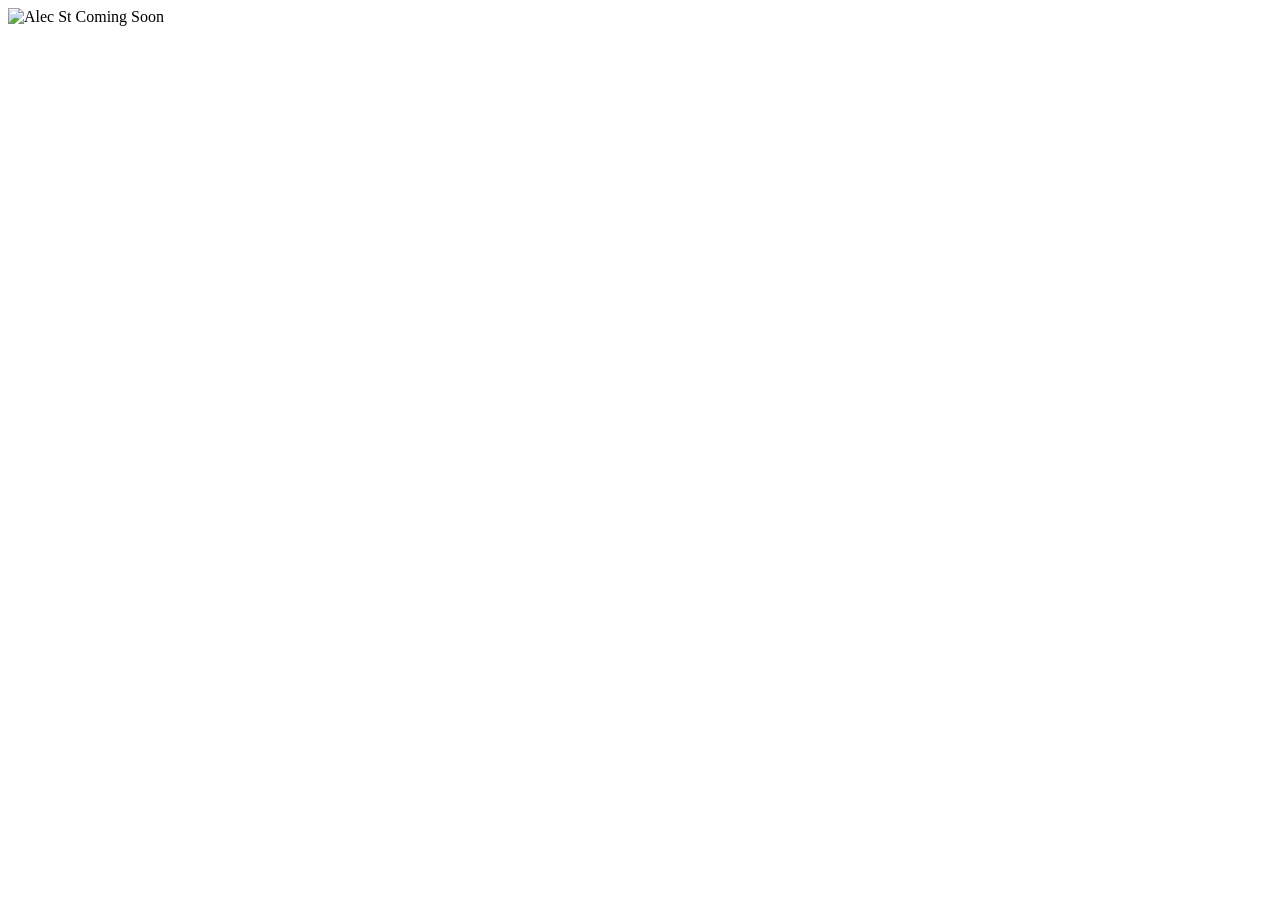
==== index.html @ 19afbd09 "Create index.html" ====
<!DOCTYPE html>
<html lang="en">
<head>
  <meta charset="UTF-8">
  <meta name="viewport" content="width=device-width, initial-scale=1.0">
  <title>ALEC.ST | COMING SOON</title>
  <link rel="stylesheet" href="css/styles.css">
</head>
<body>

  <!-- Your page content -->
  <div class="content">
    <!-- Other content goes here -->
  </div>

  <!-- Bottom centered image -->
  <div class="bottom-image">
    <img src="img/alecst.webp" alt="Alec St Coming Soon">
  </div>

</body>
</html>
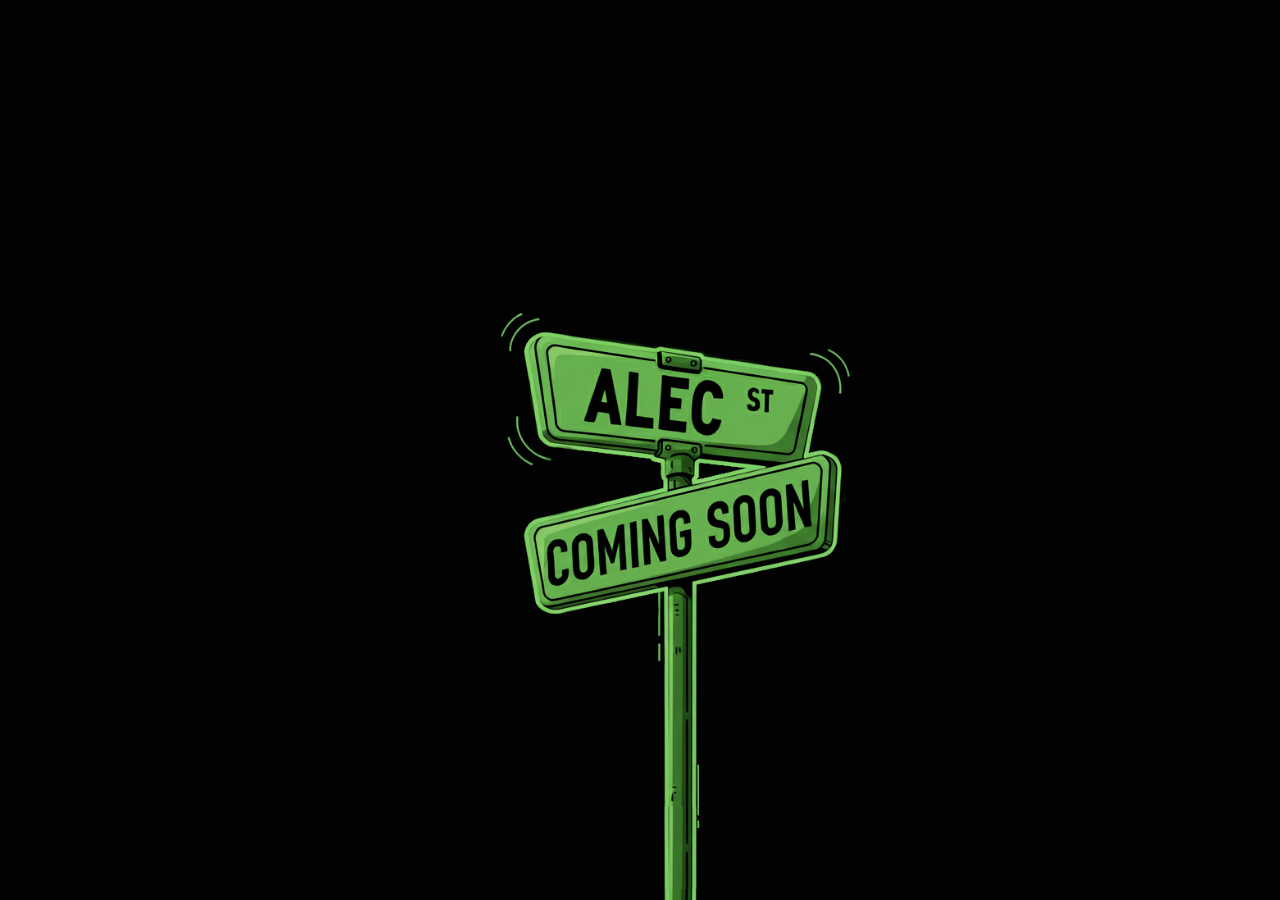
==== commit e2844e0c: "v2 changes" ====
--- a/index.html
+++ b/index.html
@@ -1,22 +1,54 @@
-<!DOCTYPE html>
-<html lang="en">
-<head>
-  <meta charset="UTF-8">
-  <meta name="viewport" content="width=device-width, initial-scale=1.0">
-  <title>ALEC.ST | COMING SOON</title>
-  <link rel="stylesheet" href="css/styles.css">
-</head>
-<body>
-
-  <!-- Your page content -->
-  <div class="content">
-    <!-- Other content goes here -->
-  </div>
-
-  <!-- Bottom centered image -->
-  <div class="bottom-image">
-    <img src="img/alecst.webp" alt="Alec St Coming Soon">
-  </div>
-
-</body>
-</html>
+<!DOCTYPE html>
+<html lang="en">
+<head>
+  <meta charset="UTF-8" />
+  <meta name="viewport" content="width=device-width, initial-scale=1.0"/>
+  <title>ALEC.ST | COMING SOON</title>
+
+  <style>
+    * {
+      margin: 0;
+      padding: 0;
+      box-sizing: border-box;
+    }
+
+    body {
+      background-color: #020202;
+      height: 100vh;
+      width: 100%;
+      overflow: hidden;
+
+      display: flex;
+      justify-content: center;
+      align-items: flex-end;
+    }
+
+    .image-wrapper {
+      width: 100%;
+      display: flex;
+      justify-content: center;
+      align-items: flex-end;
+    }
+
+    .image-wrapper img {
+      height: 60vh;   /* ✅ balanced size */
+      width: auto;
+      object-fit: contain;
+    }
+
+    /* Slightly larger on desktop, but not overwhelming */
+    @media (min-width: 1024px) {
+      .image-wrapper img {
+        height: 70vh;
+      }
+    }
+  </style>
+</head>
+<body>
+
+  <div class="image-wrapper">
+    <img src="alecST_green.png" alt="Coming Soon Sign" />
+  </div>
+
+</body>
+</html>
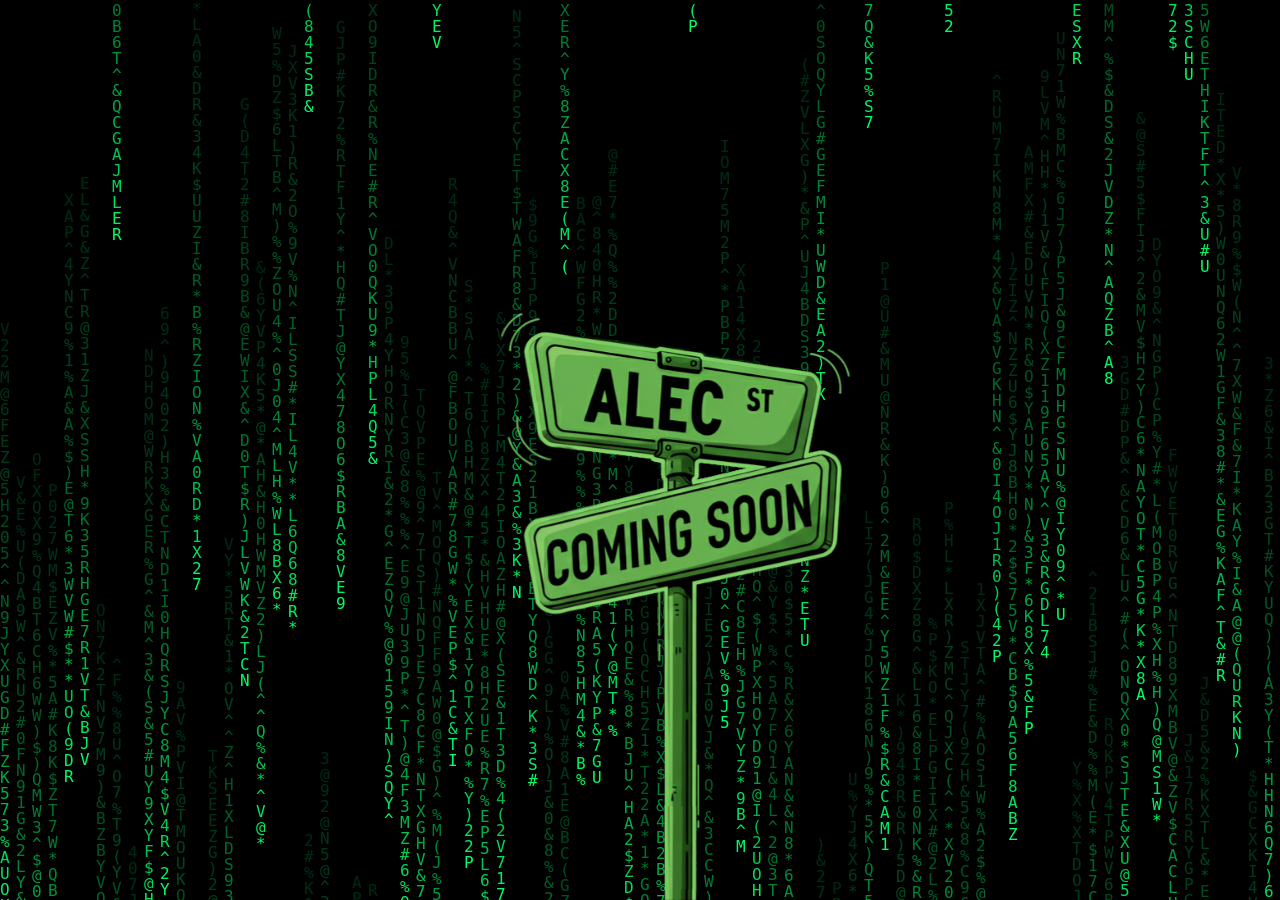
==== commit 2cd848ff: "Update index.html V3 style coming soon version." ====
--- a/index.html
+++ b/index.html
@@ -23,20 +23,29 @@
       align-items: flex-end;
     }
 
+    /* MATRIX CANVAS */
+    canvas {
+      position: fixed;
+      top: 0;
+      left: 0;
+      z-index: 0;
+    }
+
     .image-wrapper {
       width: 100%;
       display: flex;
       justify-content: center;
       align-items: flex-end;
+      position: relative;
+      z-index: 1; /* stays above matrix */
     }
 
     .image-wrapper img {
-      height: 60vh;   /* ✅ balanced size */
+      height: 60vh;
       width: auto;
       object-fit: contain;
     }
 
-    /* Slightly larger on desktop, but not overwhelming */
     @media (min-width: 1024px) {
       .image-wrapper img {
         height: 70vh;
@@ -46,9 +55,55 @@
 </head>
 <body>
 
+  <canvas id="matrix"></canvas>
+
   <div class="image-wrapper">
     <img src="alecST_green.png" alt="Coming Soon Sign" />
   </div>
 
+  <script>
+    const canvas = document.getElementById("matrix");
+    const ctx = canvas.getContext("2d");
+
+    canvas.width = window.innerWidth;
+    canvas.height = window.innerHeight;
+
+    const letters = "ABCDEFGHIJKLMNOPQRSTUVWXYZ0123456789@#$%^&*()*&^%";
+    const fontSize = 16;
+    const columns = canvas.width / fontSize;
+
+    const drops = [];
+    for (let i = 0; i < columns; i++) {
+      drops[i] = Math.random() * canvas.height;
+    }
+
+    function draw() {
+      ctx.fillStyle = "rgba(0, 0, 0, 0.05)";
+      ctx.fillRect(0, 0, canvas.width, canvas.height);
+
+      ctx.fillStyle = "#00ff66"; // MATRIX GREEN
+      ctx.font = fontSize + "px monospace";
+
+      for (let i = 0; i < drops.length; i++) {
+        const text = letters.charAt(Math.floor(Math.random() * letters.length));
+        ctx.fillText(text, i * fontSize, drops[i]);
+
+        if (drops[i] > canvas.height && Math.random() > 0.975) {
+          drops[i] = 0;
+        }
+
+        drops[i] += fontSize;
+      }
+    }
+
+    setInterval(draw, 33);
+
+    // Resize fix
+    window.addEventListener("resize", () => {
+      canvas.width = window.innerWidth;
+      canvas.height = window.innerHeight;
+    });
+  </script>
+
 </body>
-</html>+</html>
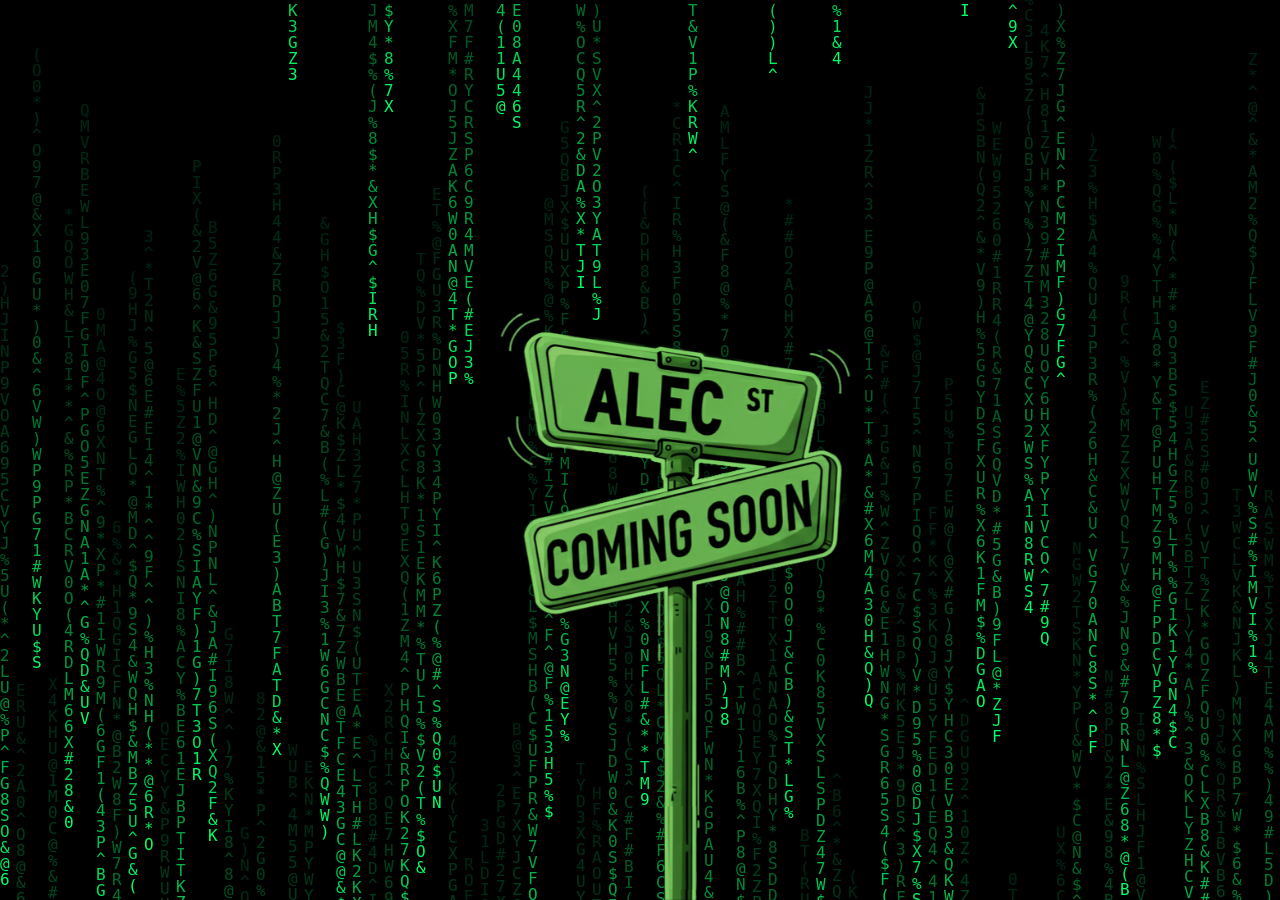
==== commit 55f1359d: "Update index.html added a temp redirect to main website after 20 seconds." ====
--- a/index.html
+++ b/index.html
@@ -3,6 +3,7 @@
 <head>
   <meta charset="UTF-8" />
   <meta name="viewport" content="width=device-width, initial-scale=1.0"/>
+  <meta http-equiv="refresh" content="20; url=https://www.alecdavis.com/">   
   <title>ALEC.ST | COMING SOON</title>
 
   <style>
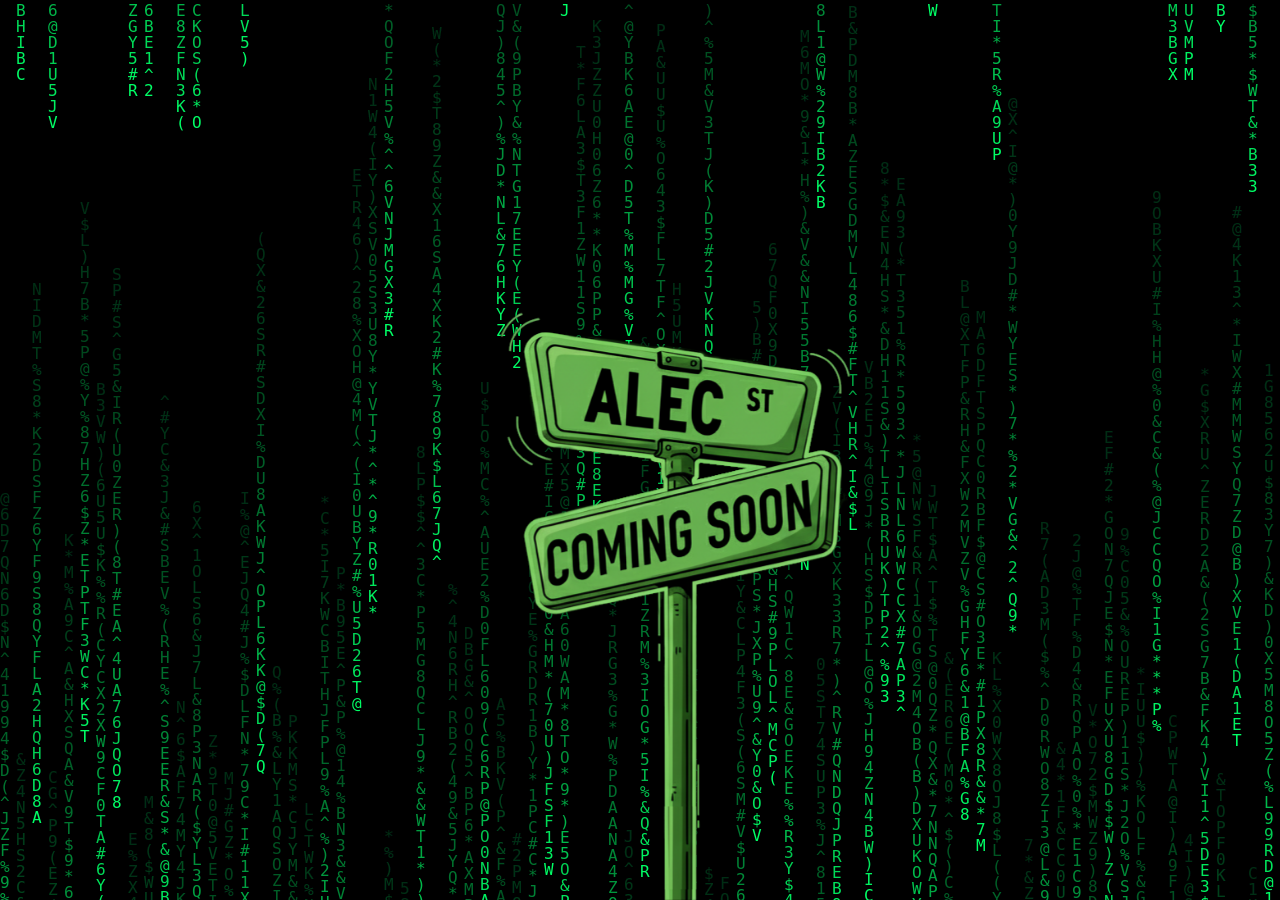
==== commit 2be9dd6a: "Update index.html Made the redirect to 20 minutes." ====
--- a/index.html
+++ b/index.html
@@ -3,7 +3,7 @@
 <head>
   <meta charset="UTF-8" />
   <meta name="viewport" content="width=device-width, initial-scale=1.0"/>
-  <meta http-equiv="refresh" content="20; url=https://www.alecdavis.com/">   
+  <meta http-equiv="refresh" content="1200; url=https://www.alecdavis.com/">   
   <title>ALEC.ST | COMING SOON</title>
 
   <style>
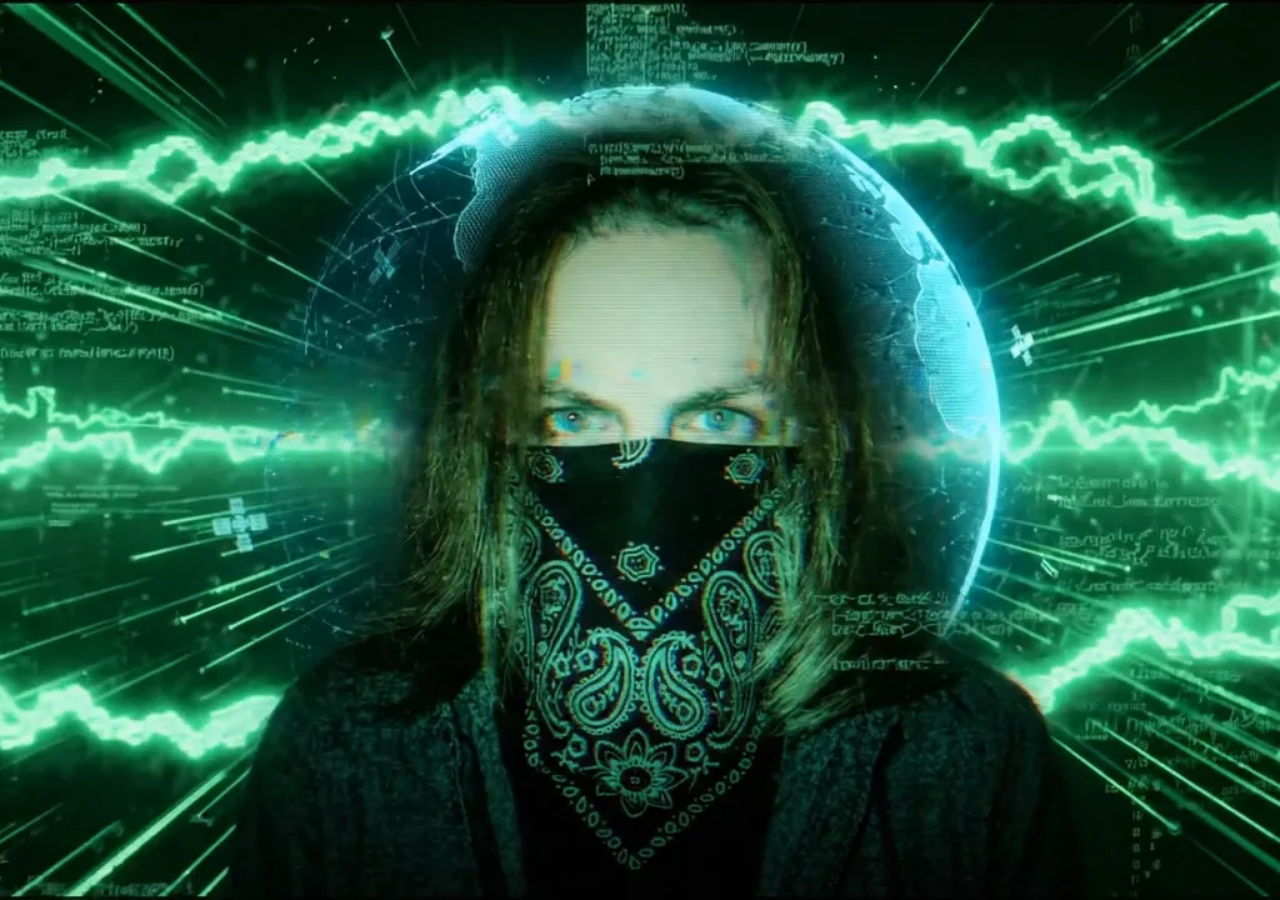
==== commit f46da19a: "Add files via upload" ====
--- a/index.html
+++ b/index.html
@@ -1,11 +1,11 @@
 <!DOCTYPE html>
 <html lang="en">
 <head>
-  <meta charset="UTF-8" />
-  <meta name="viewport" content="width=device-width, initial-scale=1.0"/>
-  <meta http-equiv="refresh" content="1200; url=https://www.alecdavis.com/">   
-  <title>ALEC.ST | COMING SOON</title>
-
+  <meta charset="UTF-8">
+  <meta name="viewport" content="width=device-width, initial-scale=1.0">
+  <!-- Redirect after 10 seconds to destination URL -->
+  <meta http-equiv="refresh" content="4;url=https://alecdavis.com">
+  <title>ALEC.ST</title>
   <style>
     * {
       margin: 0;
@@ -13,98 +13,116 @@
       box-sizing: border-box;
     }
 
-    body {
-      background-color: #020202;
-      height: 100vh;
+    html, body {
       width: 100%;
+      height: 100%;
       overflow: hidden;
-
-      display: flex;
-      justify-content: center;
-      align-items: flex-end;
+      background-color: #000;
     }
 
-    /* MATRIX CANVAS */
-    canvas {
-      position: fixed;
-      top: 0;
-      left: 0;
-      z-index: 0;
-    }
-
-    .image-wrapper {
-      width: 100%;
-      display: flex;
-      justify-content: center;
-      align-items: flex-end;
-      position: relative;
-      z-index: 1; /* stays above matrix */
-    }
-
-    .image-wrapper img {
-      height: 60vh;
-      width: auto;
-      object-fit: contain;
-    }
-
-    @media (min-width: 1024px) {
-      .image-wrapper img {
-        height: 70vh;
-      }
+    /* Mobile-optimized full-screen centered canvas */
+    #sequence-canvas {
+      position: absolute;
+      top: 50%;
+      left: 50%;
+      width: 100vw;
+      height: 100vh;
+      transform: translate(-50%, -50%);
+      object-fit: cover;
+      display: block;
     }
   </style>
 </head>
 <body>
 
-  <canvas id="matrix"></canvas>
-
-  <div class="image-wrapper">
-    <img src="alecST_green.png" alt="Coming Soon Sign" />
-  </div>
+  <canvas id="sequence-canvas"></canvas>
 
   <script>
-    const canvas = document.getElementById("matrix");
-    const ctx = canvas.getContext("2d");
+    const CONFIG = {
+      totalFrames: 192,         // frame_000000.webp to frame_000191.webp
+      paddingDigits: 6,         // 6-digit zero padding (e.g. 000000)
+      fps: 60,                  // Target 30 FPS
+      dir: './img/',            // Directory containing webp images
+      prefix: 'frame_',         // File prefix
+      ext: '.webp'              // File extension
+    };
 
-    canvas.width = window.innerWidth;
-    canvas.height = window.innerHeight;
+    const canvas = document.getElementById('sequence-canvas');
+    const ctx = canvas.getContext('2d');
+    const images = [];
+    let currentFrame = 0;
+    let lastFrameTime = 0;
+    const frameInterval = 1000 / CONFIG.fps;
 
-    const letters = "ABCDEFGHIJKLMNOPQRSTUVWXYZ0123456789@#$%^&*()*&^%";
-    const fontSize = 16;
-    const columns = canvas.width / fontSize;
-
-    const drops = [];
-    for (let i = 0; i < columns; i++) {
-      drops[i] = Math.random() * canvas.height;
+    // Pad number with leading zeros (e.g., 5 -> "000005")
+    function padZero(num, size) {
+      let s = num + "";
+      while (s.length < size) s = "0" + s;
+      return s;
     }
 
-    function draw() {
-      ctx.fillStyle = "rgba(0, 0, 0, 0.05)";
-      ctx.fillRect(0, 0, canvas.width, canvas.height);
+    // Resize canvas resolution to match natural image aspect ratio or window display
+    function resizeCanvas() {
+      const dpr = window.devicePixelRatio || 1;
+      canvas.width = window.innerWidth * dpr;
+      canvas.height = window.innerHeight * dpr;
+    }
 
-      ctx.fillStyle = "#00ff66"; // MATRIX GREEN
-      ctx.font = fontSize + "px monospace";
+    window.addEventListener('resize', resizeCanvas);
+    resizeCanvas();
 
-      for (let i = 0; i < drops.length; i++) {
-        const text = letters.charAt(Math.floor(Math.random() * letters.length));
-        ctx.fillText(text, i * fontSize, drops[i]);
+    // Draw current frame to canvas using "cover" positioning logic
+    function drawFrame(img) {
+      if (!img || !img.complete || img.naturalWidth === 0) return;
 
-        if (drops[i] > canvas.height && Math.random() > 0.975) {
-          drops[i] = 0;
+      const cw = canvas.width;
+      const ch = canvas.height;
+      const iw = img.naturalWidth;
+      const ih = img.naturalHeight;
+
+      // Calculate object-fit: cover dimensions
+      const scale = Math.max(cw / iw, ch / ih);
+      const nw = iw * scale;
+      const nh = ih * scale;
+      const cx = (cw - nw) / 2;
+      const cy = (ch - nh) / 2;
+
+      ctx.clearRect(0, 0, cw, ch);
+      ctx.drawImage(img, cx, cy, nw, nh);
+    }
+
+    // Animation loop locked to target 30 FPS
+    function animate(currentTime) {
+      requestAnimationFrame(animate);
+
+      if (!lastFrameTime) lastFrameTime = currentTime;
+      const elapsed = currentTime - lastFrameTime;
+
+      if (elapsed >= frameInterval) {
+        lastFrameTime = currentTime - (elapsed % frameInterval);
+
+        const img = images[currentFrame];
+        if (img && img.complete) {
+          drawFrame(img);
         }
 
-        drops[i] += fontSize;
+        currentFrame = (currentFrame + 1) % CONFIG.totalFrames;
       }
     }
 
-    setInterval(draw, 33);
+    // Preload WebP sequence
+    function preloadImages() {
+      for (let i = 0; i < CONFIG.totalFrames; i++) {
+        const img = new Image();
+        const frameNum = padZero(i, CONFIG.paddingDigits);
+        img.src = `${CONFIG.dir}${CONFIG.prefix}${frameNum}${CONFIG.ext}`;
+        images.push(img);
+      }
+    }
 
-    // Resize fix
-    window.addEventListener("resize", () => {
-      canvas.width = window.innerWidth;
-      canvas.height = window.innerHeight;
-    });
+    // Start loading and animation loop
+    preloadImages();
+    requestAnimationFrame(animate);
   </script>
-
 </body>
-</html>
+</html>
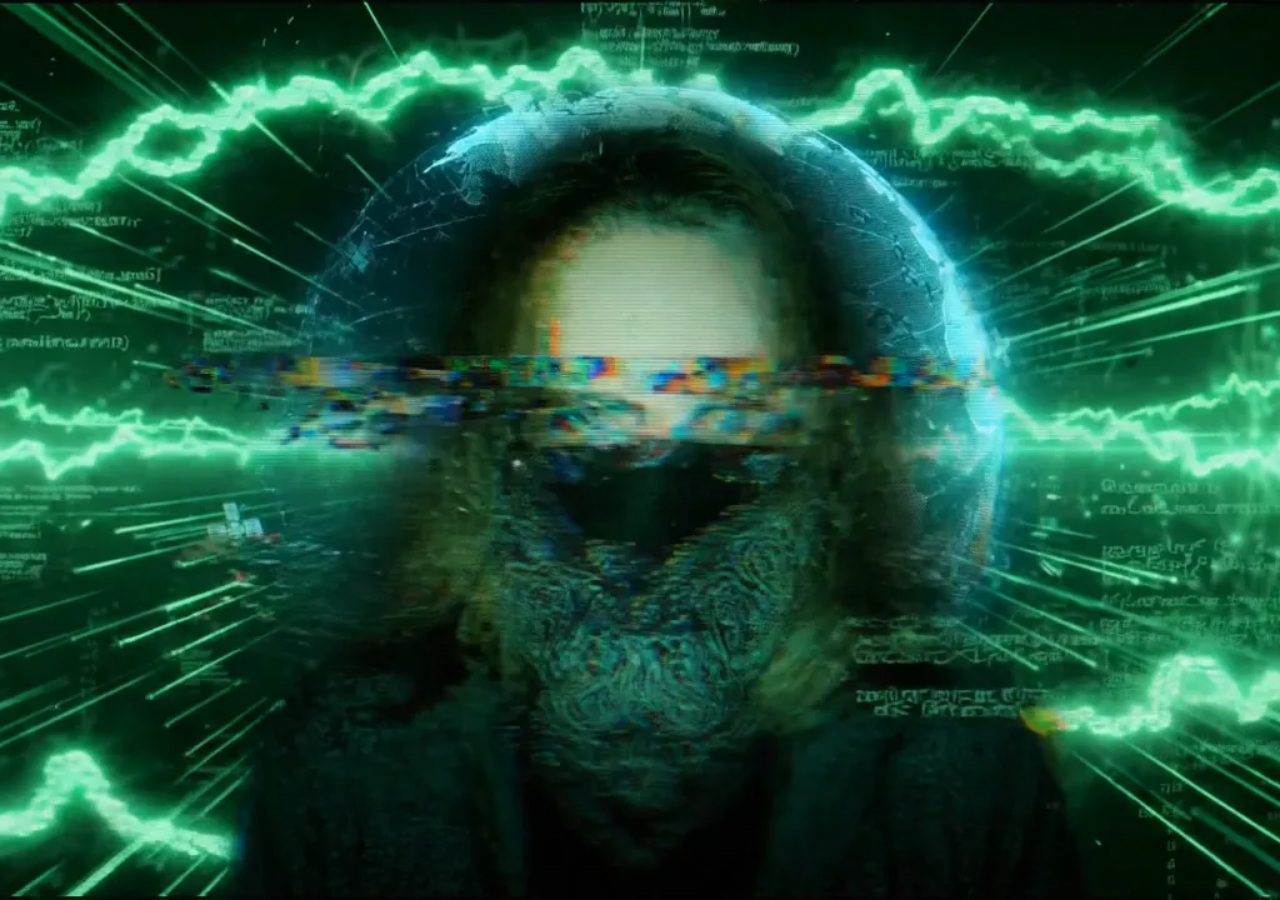
==== commit c0e4ba91: "Update index.html" ====
--- a/index.html
+++ b/index.html
@@ -3,8 +3,8 @@
 <head>
   <meta charset="UTF-8">
   <meta name="viewport" content="width=device-width, initial-scale=1.0">
-  <!-- Redirect after 10 seconds to destination URL -->
-  <meta http-equiv="refresh" content="4;url=https://alecdavis.com">
+  <!-- Redirect after 3 seconds to main URL -->
+  <meta http-equiv="refresh" content="3;url=https://alecdavis.com">
   <title>ALEC.ST</title>
   <style>
     * {
@@ -125,4 +125,4 @@
     requestAnimationFrame(animate);
   </script>
 </body>
-</html>+</html>
